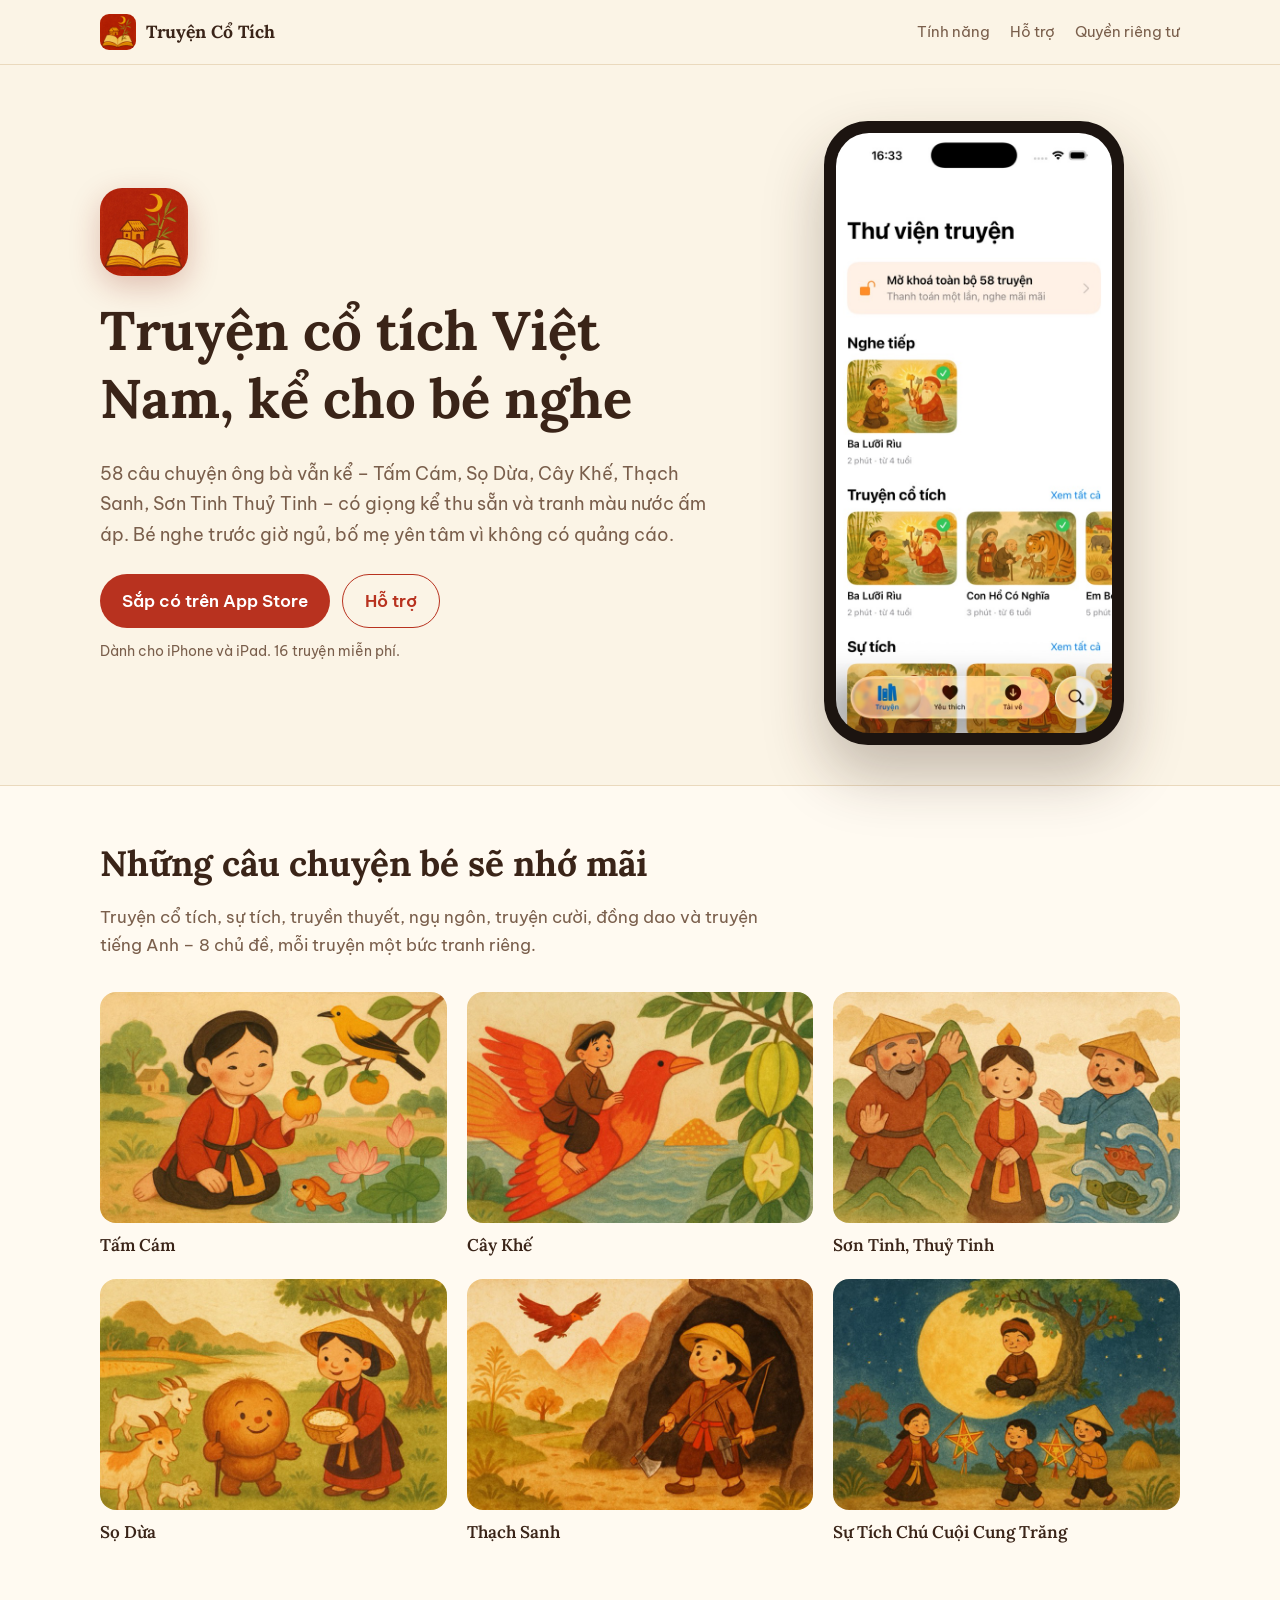
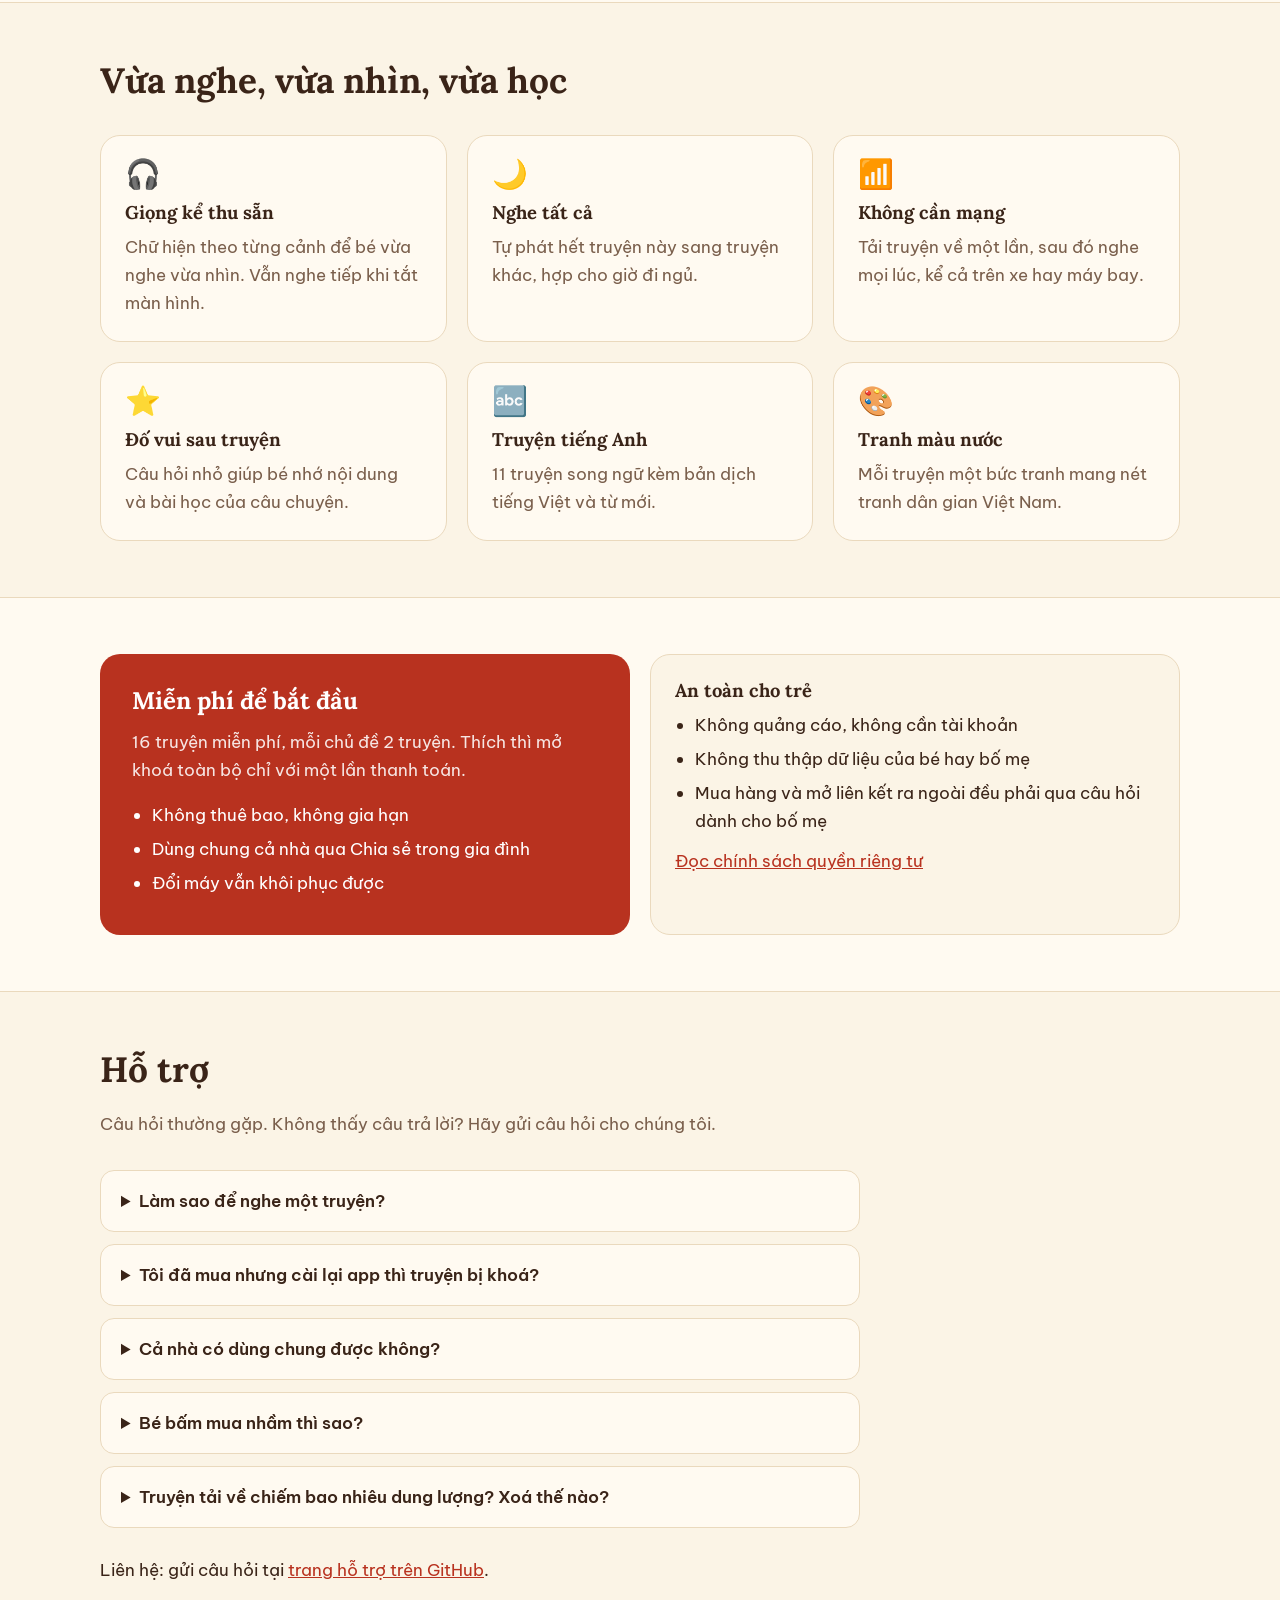
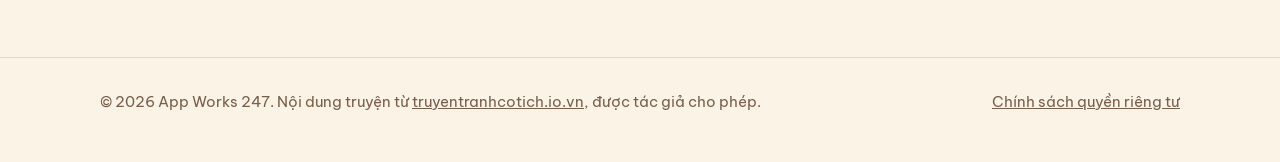
==== index.html @ bac841bc "Thêm trang giới thiệu và chính sách quyền riêng tư cho app Truyện Cổ Tích Co-Authored-By: Claude Opu" ====
<!doctype html>
<html lang="vi">
<head>
  <meta charset="utf-8">
  <meta name="viewport" content="width=device-width, initial-scale=1">
  <title>Truyện Cổ Tích Việt Nam – Nghe kể chuyện cho bé</title>
  <meta name="description" content="58 truyện cổ tích, sự tích, ngụ ngôn Việt Nam có giọng kể và tranh màu nước cho bé. Nghe không cần mạng, không quảng cáo.">
  <meta property="og:title" content="Truyện Cổ Tích Việt Nam">
  <meta property="og:description" content="58 truyện cổ tích có giọng kể và tranh màu nước cho bé. Không quảng cáo.">
  <meta property="og:image" content="assets/covers/cay-khe.jpg">
  <meta name="theme-color" content="#b8321f">
  <link rel="icon" href="assets/favicon.png">
  <link rel="apple-touch-icon" href="assets/apple-touch-icon.png">
  <link rel="preconnect" href="https://fonts.googleapis.com">
  <link rel="preconnect" href="https://fonts.gstatic.com" crossorigin>
  <link href="https://fonts.googleapis.com/css2?family=Be+Vietnam+Pro:wght@400;600&family=Lora:wght@600;700&display=swap" rel="stylesheet">
  <link rel="stylesheet" href="styles.css">
</head>
<body>
  <header class="site-header">
    <div class="wrap">
      <a class="brand" href="./"><img src="assets/apple-touch-icon.png" alt="">Truyện Cổ Tích</a>
      <nav class="site-nav">
        <a class="optional" href="#tinh-nang">Tính năng</a>
        <a href="#ho-tro">Hỗ trợ</a>
        <a href="privacy.html">Quyền riêng tư</a>
      </nav>
    </div>
  </header>

  <main>
    <section class="hero">
      <div class="wrap">
        <div>
          <img class="hero-icon" src="assets/icon-512.jpg" alt="Icon ứng dụng Truyện Cổ Tích">
          <h1>Truyện cổ tích Việt Nam, kể cho bé nghe</h1>
          <p class="lead">58 câu chuyện ông bà vẫn kể – Tấm Cám, Sọ Dừa, Cây Khế, Thạch Sanh, Sơn Tinh Thuỷ Tinh – có giọng kể thu sẵn và tranh màu nước ấm áp. Bé nghe trước giờ ngủ, bố mẹ yên tâm vì không có quảng cáo.</p>
          <div class="badges">
            <a class="btn" aria-disabled="true">Sắp có trên App Store</a>
            <a class="btn ghost" href="#ho-tro">Hỗ trợ</a>
          </div>
          <p class="note">Dành cho iPhone và iPad. 16 truyện miễn phí.</p>
        </div>
        <div class="phone">
          <img src="assets/screen-library.jpg" alt="Màn hình thư viện truyện trong ứng dụng" width="600" height="1304">
        </div>
      </div>
    </section>

    <section class="alt">
      <div class="wrap">
        <div class="section-head">
          <h2>Những câu chuyện bé sẽ nhớ mãi</h2>
          <p>Truyện cổ tích, sự tích, truyền thuyết, ngụ ngôn, truyện cười, đồng dao và truyện tiếng Anh – 8 chủ đề, mỗi truyện một bức tranh riêng.</p>
        </div>
        <div class="covers">
          <figure><img src="assets/covers/tam-cam.jpg" alt="" loading="lazy"><figcaption>Tấm Cám</figcaption></figure>
          <figure><img src="assets/covers/cay-khe.jpg" alt="" loading="lazy"><figcaption>Cây Khế</figcaption></figure>
          <figure><img src="assets/covers/son-tinh-thuy-tinh.jpg" alt="" loading="lazy"><figcaption>Sơn Tinh, Thuỷ Tinh</figcaption></figure>
          <figure><img src="assets/covers/so-dua.jpg" alt="" loading="lazy"><figcaption>Sọ Dừa</figcaption></figure>
          <figure><img src="assets/covers/thach-sanh.jpg" alt="" loading="lazy"><figcaption>Thạch Sanh</figcaption></figure>
          <figure><img src="assets/covers/su-tich-chu-cuoi-cung-trang.jpg" alt="" loading="lazy"><figcaption>Sự Tích Chú Cuội Cung Trăng</figcaption></figure>
        </div>
      </div>
    </section>

    <section id="tinh-nang">
      <div class="wrap">
        <div class="section-head">
          <h2>Vừa nghe, vừa nhìn, vừa học</h2>
        </div>
        <div class="features">
          <div class="card"><div class="icon">🎧</div><h3>Giọng kể thu sẵn</h3><p>Chữ hiện theo từng cảnh để bé vừa nghe vừa nhìn. Vẫn nghe tiếp khi tắt màn hình.</p></div>
          <div class="card"><div class="icon">🌙</div><h3>Nghe tất cả</h3><p>Tự phát hết truyện này sang truyện khác, hợp cho giờ đi ngủ.</p></div>
          <div class="card"><div class="icon">📶</div><h3>Không cần mạng</h3><p>Tải truyện về một lần, sau đó nghe mọi lúc, kể cả trên xe hay máy bay.</p></div>
          <div class="card"><div class="icon">⭐</div><h3>Đố vui sau truyện</h3><p>Câu hỏi nhỏ giúp bé nhớ nội dung và bài học của câu chuyện.</p></div>
          <div class="card"><div class="icon">🔤</div><h3>Truyện tiếng Anh</h3><p>11 truyện song ngữ kèm bản dịch tiếng Việt và từ mới.</p></div>
          <div class="card"><div class="icon">🎨</div><h3>Tranh màu nước</h3><p>Mỗi truyện một bức tranh mang nét tranh dân gian Việt Nam.</p></div>
        </div>
      </div>
    </section>

    <section class="alt">
      <div class="wrap split">
        <div class="price">
          <h3>Miễn phí để bắt đầu</h3>
          <p>16 truyện miễn phí, mỗi chủ đề 2 truyện. Thích thì mở khoá toàn bộ chỉ với một lần thanh toán.</p>
          <ul>
            <li>Không thuê bao, không gia hạn</li>
            <li>Dùng chung cả nhà qua Chia sẻ trong gia đình</li>
            <li>Đổi máy vẫn khôi phục được</li>
          </ul>
        </div>
        <div class="card">
          <h3>An toàn cho trẻ</h3>
          <ul>
            <li>Không quảng cáo, không cần tài khoản</li>
            <li>Không thu thập dữ liệu của bé hay bố mẹ</li>
            <li>Mua hàng và mở liên kết ra ngoài đều phải qua câu hỏi dành cho bố mẹ</li>
          </ul>
          <p style="margin-top:12px"><a href="privacy.html">Đọc chính sách quyền riêng tư</a></p>
        </div>
      </div>
    </section>

    <section id="ho-tro">
      <div class="wrap">
        <div class="section-head">
          <h2>Hỗ trợ</h2>
          <p>Câu hỏi thường gặp. Không thấy câu trả lời? Hãy gửi câu hỏi cho chúng tôi.</p>
        </div>
        <div class="faq">
          <details>
            <summary>Làm sao để nghe một truyện?</summary>
            <p>Mở truyện, bấm “Tải về để nghe”. Truyện tải xong là nghe được ngay, kể cả khi không có mạng.</p>
          </details>
          <details>
            <summary>Tôi đã mua nhưng cài lại app thì truyện bị khoá?</summary>
            <p>Mở màn “Mở khoá toàn bộ truyện” và bấm “Khôi phục giao dịch”. Hãy đăng nhập đúng tài khoản Apple đã dùng để mua.</p>
          </details>
          <details>
            <summary>Cả nhà có dùng chung được không?</summary>
            <p>Được. Nếu bạn đã bật Chia sẻ trong gia đình, các thành viên trong nhóm mở app và bấm “Khôi phục giao dịch” là dùng được.</p>
          </details>
          <details>
            <summary>Bé bấm mua nhầm thì sao?</summary>
            <p>Trước khi mua, app luôn hỏi một phép nhân viết bằng chữ dành cho bố mẹ. Nếu vẫn mua nhầm, bạn có thể yêu cầu hoàn tiền tại <a href="https://reportaproblem.apple.com">reportaproblem.apple.com</a>.</p>
          </details>
          <details>
            <summary>Truyện tải về chiếm bao nhiêu dung lượng? Xoá thế nào?</summary>
            <p>Dung lượng mỗi truyện hiện ngay trên nút tải. Các truyện đã tải nằm trong tab “Tải về”, vuốt để xoá khi cần giải phóng bộ nhớ.</p>
          </details>
        </div>
        <p class="contact">Liên hệ: gửi câu hỏi tại <a href="https://github.com/app-works-247/truyencotich/issues">trang hỗ trợ trên GitHub</a>.</p>
      </div>
    </section>
  </main>

  <footer class="site-footer">
    <div class="wrap">
      <span>© 2026 App Works 247. Nội dung truyện từ <a href="https://truyentranhcotich.io.vn">truyentranhcotich.io.vn</a>, được tác giả cho phép.</span>
      <a href="privacy.html">Chính sách quyền riêng tư</a>
    </div>
  </footer>
</body>
</html>
---- styles.css ----
:root {
  --bg: #fbf4e6;
  --surface: #fffaf1;
  --ink: #3a2418;
  --muted: #7a5f4c;
  --red: #b8321f;
  --red-deep: #8f2414;
  --gold: #e8a93a;
  --line: #ead9bd;
  --radius: 20px;
  --serif: "Lora", Georgia, serif;
  --sans: "Be Vietnam Pro", system-ui, -apple-system, sans-serif;
}

@media (prefers-color-scheme: dark) {
  :root {
    --bg: #1f1611;
    --surface: #2a1e17;
    --ink: #f6e9d6;
    --muted: #c4a98f;
    --red: #e0573f;
    --red-deep: #b8321f;
    --gold: #f0bb57;
    --line: #463427;
  }
}

* { box-sizing: border-box; }

html { scroll-behavior: smooth; }

body {
  margin: 0;
  background: var(--bg);
  color: var(--ink);
  font: 17px/1.65 var(--sans);
  -webkit-font-smoothing: antialiased;
}

img { max-width: 100%; height: auto; display: block; }

a { color: var(--red); }

h1, h2, h3 { font-family: var(--serif); line-height: 1.25; margin: 0 0 .5em; }
h1 { font-size: clamp(2.1rem, 5vw, 3.4rem); }
h2 { font-size: clamp(1.6rem, 3.4vw, 2.2rem); }
h3 { font-size: 1.15rem; }
p { margin: 0 0 1em; }

.wrap { width: min(1080px, 100% - 32px); margin-inline: auto; }

/* Header */
.site-header {
  position: sticky; top: 0; z-index: 10;
  background: color-mix(in srgb, var(--bg) 88%, transparent);
  backdrop-filter: blur(12px);
  border-bottom: 1px solid var(--line);
}
.site-header .wrap { display: flex; align-items: center; justify-content: space-between; gap: 16px; min-height: 64px; }
.brand { display: flex; align-items: center; gap: 10px; color: var(--ink); text-decoration: none; font-family: var(--serif); font-weight: 700; font-size: 1.1rem; }
.brand img { width: 36px; height: 36px; border-radius: 9px; }
.site-nav { display: flex; gap: 20px; font-size: .95rem; }
.site-nav a { color: var(--muted); text-decoration: none; }
.site-nav a:hover { color: var(--red); }

/* Hero */
.hero { padding: 56px 0 40px; }
.hero .wrap { display: grid; grid-template-columns: 1.2fr .8fr; gap: 48px; align-items: center; }
.hero .lead { font-size: 1.15rem; color: var(--muted); max-width: 34em; }
.hero-icon { width: 88px; height: 88px; border-radius: 22px; box-shadow: 0 10px 30px rgb(143 36 20 / .25); margin-bottom: 20px; }
.badges { display: flex; flex-wrap: wrap; gap: 12px; margin-top: 24px; }
.btn {
  display: inline-flex; align-items: center; gap: 8px;
  padding: 12px 22px; border-radius: 999px;
  background: var(--red); color: #fff; text-decoration: none; font-weight: 600;
}
.btn.ghost { background: transparent; color: var(--red); border: 1.5px solid var(--red); }
.btn[aria-disabled="true"] { cursor: default; }
.note { font-size: .9rem; color: var(--muted); margin-top: 12px; }

.phone {
  justify-self: center;
  width: min(300px, 80vw);
  padding: 12px;
  background: #1c1410;
  border-radius: 44px;
  box-shadow: 0 30px 60px rgb(58 36 24 / .28);
}
.phone img { border-radius: 33px; }

/* Sections */
section { padding: 56px 0; }
.section-head { max-width: 40em; margin-bottom: 32px; }
.section-head p { color: var(--muted); }
.alt { background: var(--surface); border-block: 1px solid var(--line); }

.covers { display: grid; grid-template-columns: repeat(3, 1fr); gap: 20px; }
.covers figure { margin: 0; }
.covers img { aspect-ratio: 3 / 2; object-fit: cover; border-radius: 16px; width: 100%; }
.covers figcaption { font-family: var(--serif); font-weight: 600; margin-top: 8px; }

.features { display: grid; grid-template-columns: repeat(3, 1fr); gap: 20px; }
.card {
  background: var(--surface);
  border: 1px solid var(--line);
  border-radius: var(--radius);
  padding: 24px;
}
.alt .card { background: var(--bg); }
.card .icon { font-size: 1.8rem; line-height: 1; margin-bottom: 12px; }
.card p { color: var(--muted); margin: 0; }

.split { display: grid; grid-template-columns: 1fr 1fr; gap: 20px; }
.price {
  background: var(--red); color: #fff;
  border-radius: var(--radius); padding: 32px;
}
.price h3 { font-size: 1.5rem; }
.price p { color: rgb(255 255 255 / .88); }
.price ul, .card ul { margin: 0; padding-left: 1.2em; }
.price li, .card li { margin-bottom: 6px; }

/* FAQ */
.faq { display: grid; gap: 12px; max-width: 760px; }
.faq details {
  background: var(--surface);
  border: 1px solid var(--line);
  border-radius: 14px;
  padding: 16px 20px;
}
.faq summary { cursor: pointer; font-weight: 600; }
.faq details p { margin: 12px 0 0; color: var(--muted); }
.contact { margin-top: 28px; font-size: 1.05rem; }

/* Prose pages */
.prose { max-width: 760px; padding: 48px 0 64px; }
.prose h2 { margin-top: 1.6em; font-size: 1.4rem; }
.prose .meta { color: var(--muted); }
.prose hr { border: 0; border-top: 1px solid var(--line); margin: 48px 0; }

/* Footer */
.site-footer { border-top: 1px solid var(--line); padding: 32px 0 48px; color: var(--muted); font-size: .92rem; }
.site-footer .wrap { display: flex; flex-wrap: wrap; justify-content: space-between; gap: 12px; }
.site-footer a { color: var(--muted); }

@media (max-width: 820px) {
  .hero .wrap, .split { grid-template-columns: 1fr; }
  .hero { padding-top: 32px; }
  .covers, .features { grid-template-columns: repeat(2, 1fr); }
  .site-nav .optional { display: none; }
}

@media (max-width: 520px) {
  .covers, .features { grid-template-columns: 1fr; }
  .site-nav { gap: 14px; font-size: .9rem; }
}
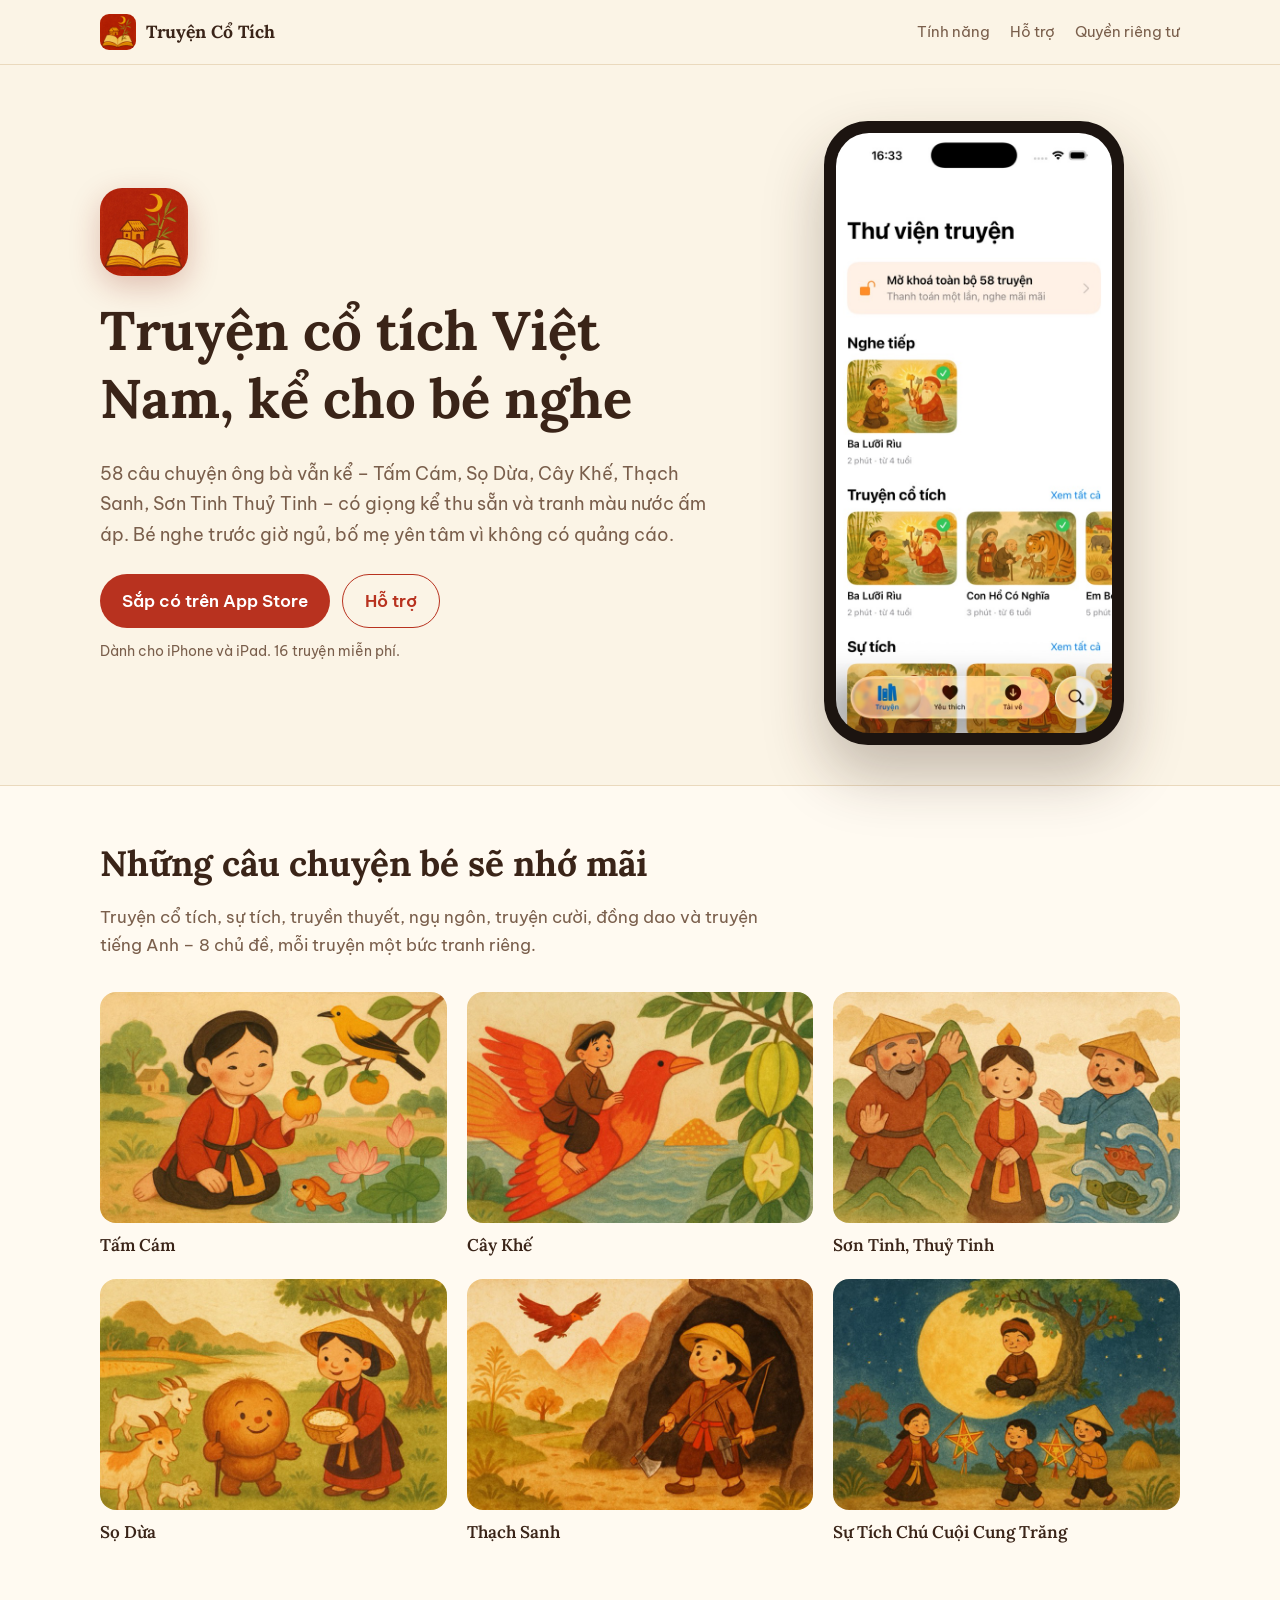
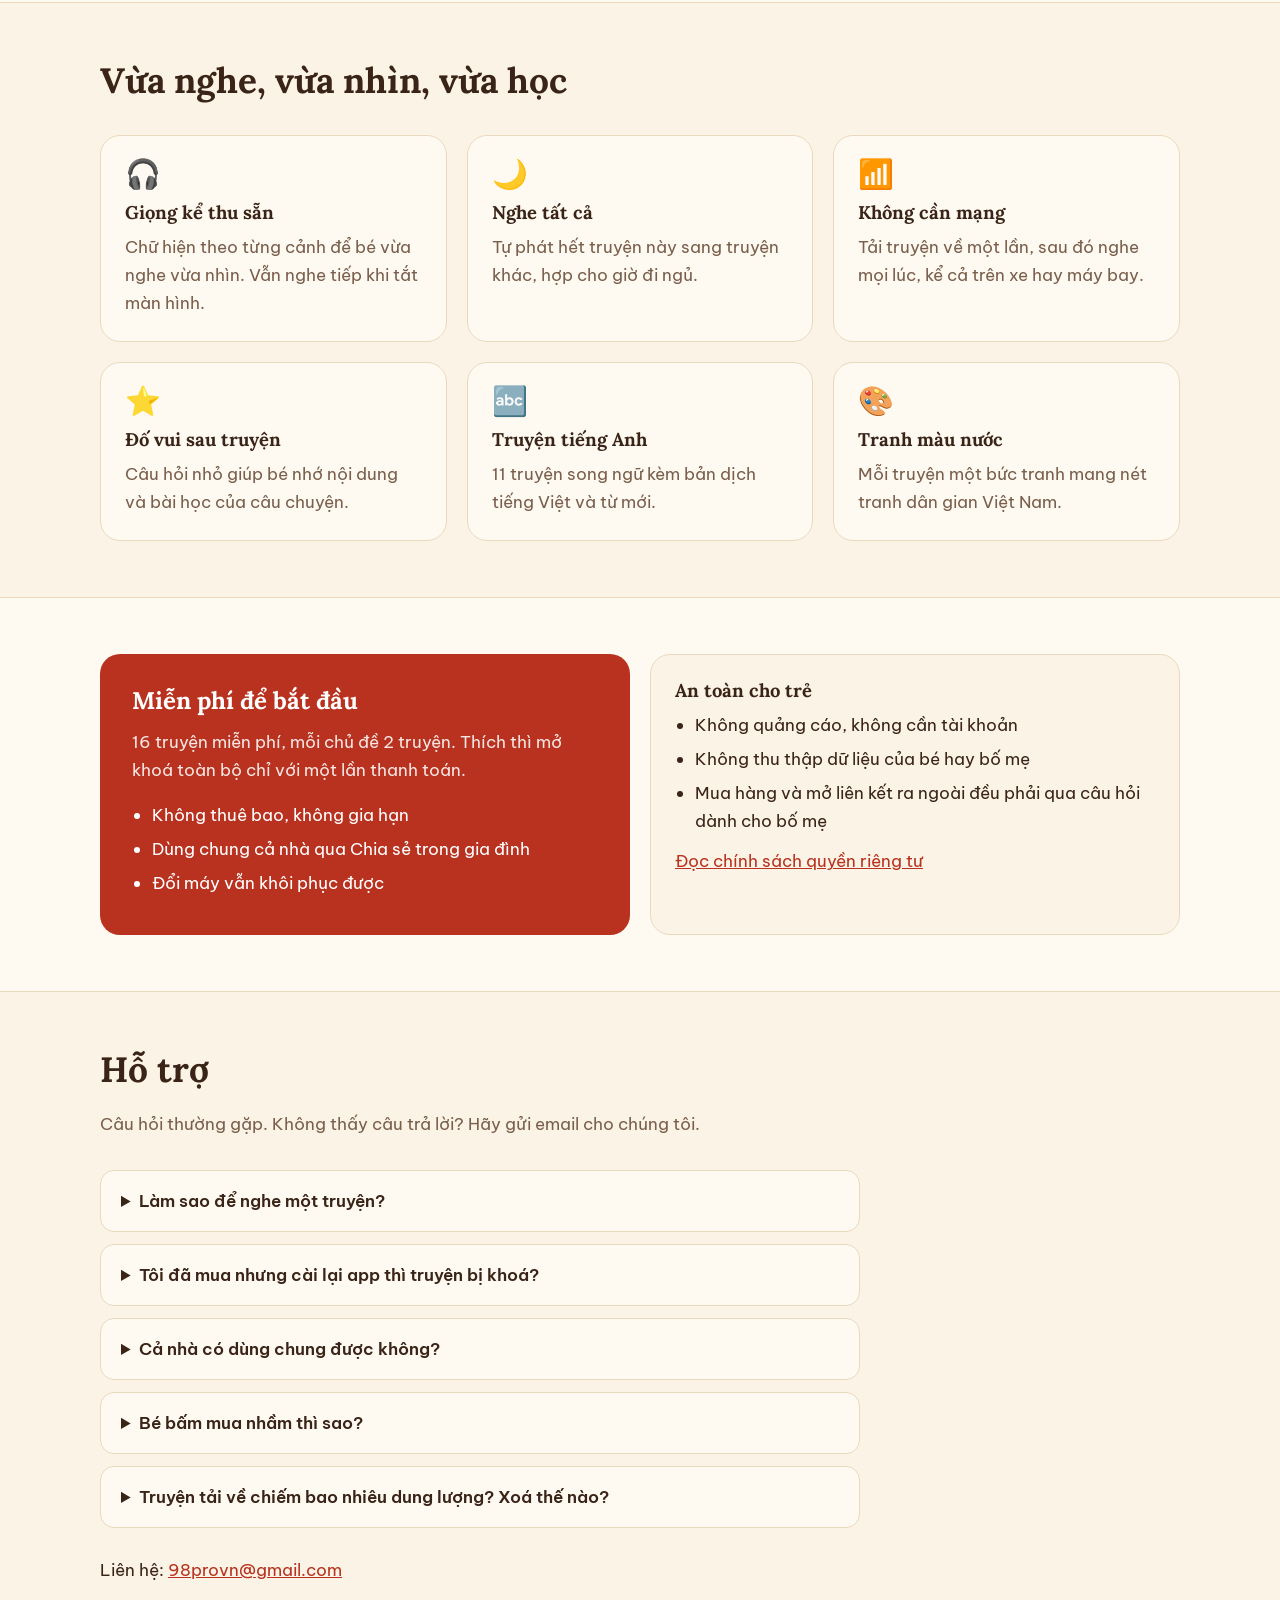
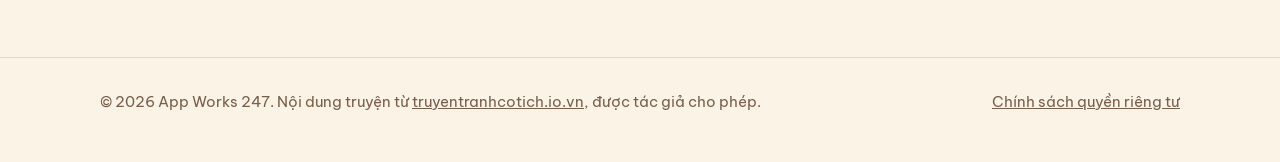
==== commit 1a331136: "Thêm email liên hệ 98provn@gmail.com vào trang hỗ trợ và chính sách Co-Authored-By: Claude Opus 5.5 " ====
--- a/index.html
+++ b/index.html
@@ -107,7 +107,7 @@
       <div class="wrap">
         <div class="section-head">
           <h2>Hỗ trợ</h2>
-          <p>Câu hỏi thường gặp. Không thấy câu trả lời? Hãy gửi câu hỏi cho chúng tôi.</p>
+          <p>Câu hỏi thường gặp. Không thấy câu trả lời? Hãy gửi email cho chúng tôi.</p>
         </div>
         <div class="faq">
           <details>
@@ -131,7 +131,7 @@
             <p>Dung lượng mỗi truyện hiện ngay trên nút tải. Các truyện đã tải nằm trong tab “Tải về”, vuốt để xoá khi cần giải phóng bộ nhớ.</p>
           </details>
         </div>
-        <p class="contact">Liên hệ: gửi câu hỏi tại <a href="https://github.com/app-works-247/truyencotich/issues">trang hỗ trợ trên GitHub</a>.</p>
+        <p class="contact">Liên hệ: <a href="mailto:98provn@gmail.com">98provn@gmail.com</a></p>
       </div>
     </section>
   </main>
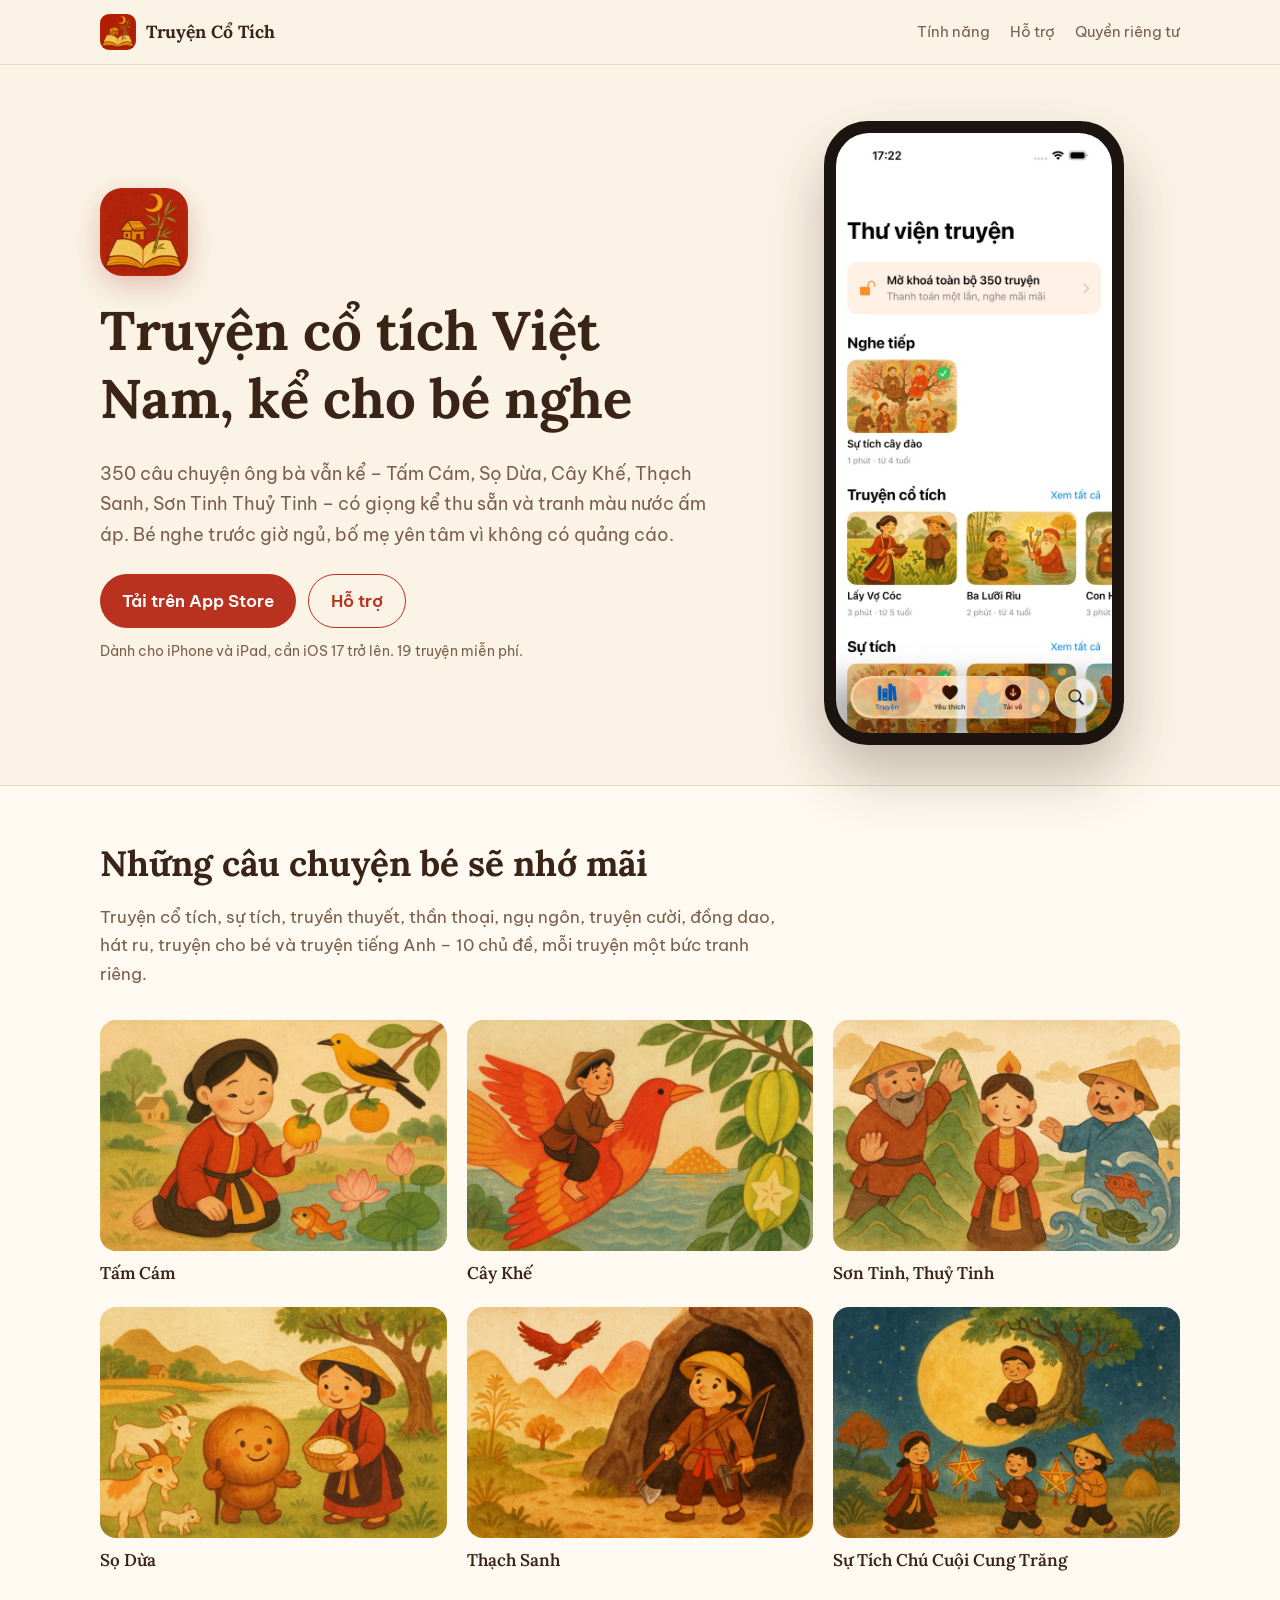
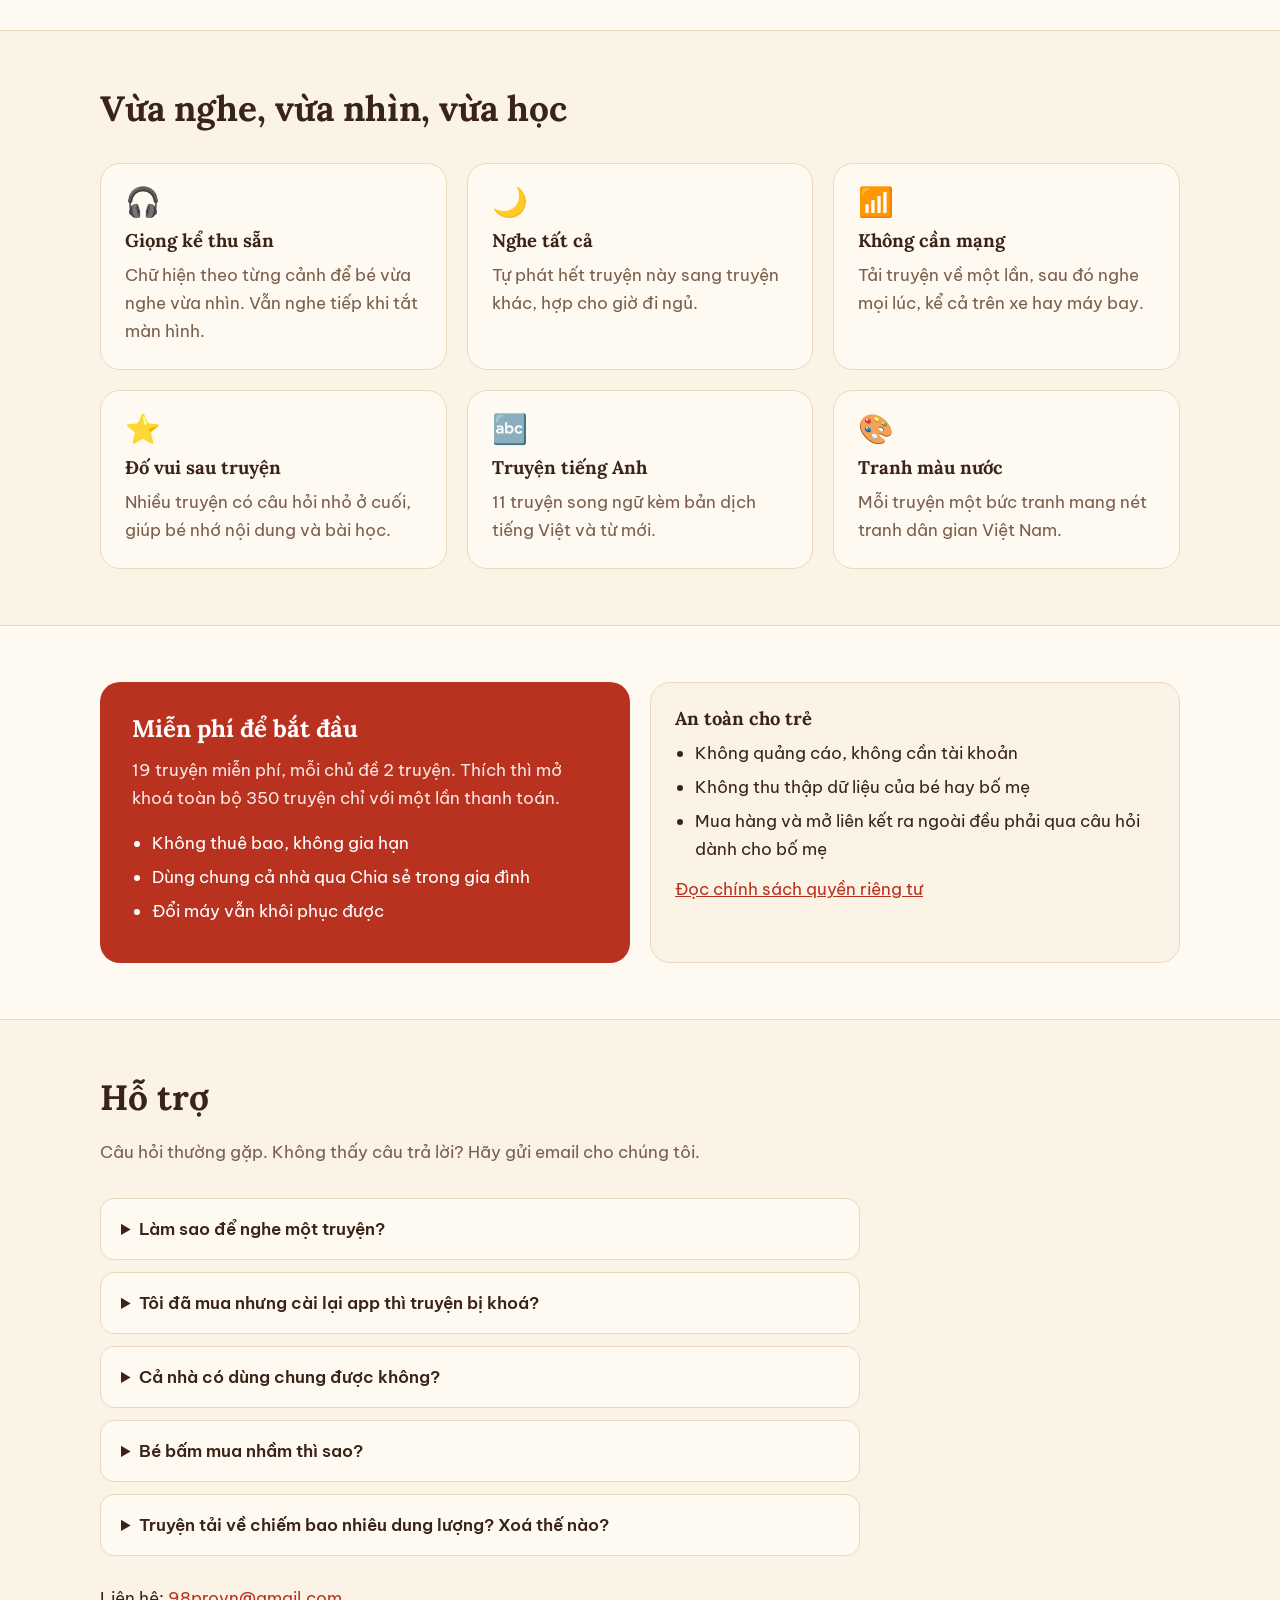
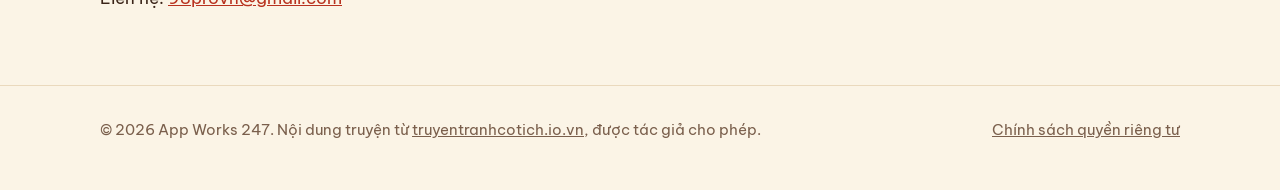
==== commit da755a02: "Cập nhật trang giới thiệu theo hiện trạng app đã lên App Store - Nút hero trỏ thẳng tới App Store th" ====
--- a/index.html
+++ b/index.html
@@ -4,10 +4,12 @@
   <meta charset="utf-8">
   <meta name="viewport" content="width=device-width, initial-scale=1">
   <title>Truyện Cổ Tích Việt Nam – Nghe kể chuyện cho bé</title>
-  <meta name="description" content="58 truyện cổ tích, sự tích, ngụ ngôn Việt Nam có giọng kể và tranh màu nước cho bé. Nghe không cần mạng, không quảng cáo.">
+  <meta name="description" content="350 truyện cổ tích, sự tích, ngụ ngôn Việt Nam có giọng kể và tranh màu nước cho bé. Nghe không cần mạng, không quảng cáo.">
   <meta property="og:title" content="Truyện Cổ Tích Việt Nam">
-  <meta property="og:description" content="58 truyện cổ tích có giọng kể và tranh màu nước cho bé. Không quảng cáo.">
-  <meta property="og:image" content="assets/covers/cay-khe.jpg">
+  <meta property="og:description" content="350 truyện cổ tích có giọng kể và tranh màu nước cho bé. Không quảng cáo.">
+  <meta property="og:image" content="https://truyencotichvn.app/assets/covers/cay-khe.jpg">
+  <meta property="og:url" content="https://truyencotichvn.app/">
+  <meta property="og:type" content="website">
   <meta name="theme-color" content="#b8321f">
   <link rel="icon" href="assets/favicon.png">
   <link rel="apple-touch-icon" href="assets/apple-touch-icon.png">
@@ -34,12 +36,12 @@
         <div>
           <img class="hero-icon" src="assets/icon-512.jpg" alt="Icon ứng dụng Truyện Cổ Tích">
           <h1>Truyện cổ tích Việt Nam, kể cho bé nghe</h1>
-          <p class="lead">58 câu chuyện ông bà vẫn kể – Tấm Cám, Sọ Dừa, Cây Khế, Thạch Sanh, Sơn Tinh Thuỷ Tinh – có giọng kể thu sẵn và tranh màu nước ấm áp. Bé nghe trước giờ ngủ, bố mẹ yên tâm vì không có quảng cáo.</p>
+          <p class="lead">350 câu chuyện ông bà vẫn kể – Tấm Cám, Sọ Dừa, Cây Khế, Thạch Sanh, Sơn Tinh Thuỷ Tinh – có giọng kể thu sẵn và tranh màu nước ấm áp. Bé nghe trước giờ ngủ, bố mẹ yên tâm vì không có quảng cáo.</p>
           <div class="badges">
-            <a class="btn" aria-disabled="true">Sắp có trên App Store</a>
+            <a class="btn" href="https://apps.apple.com/vn/app/id6820407007">Tải trên App Store</a>
             <a class="btn ghost" href="#ho-tro">Hỗ trợ</a>
           </div>
-          <p class="note">Dành cho iPhone và iPad. 16 truyện miễn phí.</p>
+          <p class="note">Dành cho iPhone và iPad, cần iOS 17 trở lên. 19 truyện miễn phí.</p>
         </div>
         <div class="phone">
           <img src="assets/screen-library.jpg" alt="Màn hình thư viện truyện trong ứng dụng" width="600" height="1304">
@@ -51,7 +53,7 @@
       <div class="wrap">
         <div class="section-head">
           <h2>Những câu chuyện bé sẽ nhớ mãi</h2>
-          <p>Truyện cổ tích, sự tích, truyền thuyết, ngụ ngôn, truyện cười, đồng dao và truyện tiếng Anh – 8 chủ đề, mỗi truyện một bức tranh riêng.</p>
+          <p>Truyện cổ tích, sự tích, truyền thuyết, thần thoại, ngụ ngôn, truyện cười, đồng dao, hát ru, truyện cho bé và truyện tiếng Anh – 10 chủ đề, mỗi truyện một bức tranh riêng.</p>
         </div>
         <div class="covers">
           <figure><img src="assets/covers/tam-cam.jpg" alt="" loading="lazy"><figcaption>Tấm Cám</figcaption></figure>
@@ -73,7 +75,7 @@
           <div class="card"><div class="icon">🎧</div><h3>Giọng kể thu sẵn</h3><p>Chữ hiện theo từng cảnh để bé vừa nghe vừa nhìn. Vẫn nghe tiếp khi tắt màn hình.</p></div>
           <div class="card"><div class="icon">🌙</div><h3>Nghe tất cả</h3><p>Tự phát hết truyện này sang truyện khác, hợp cho giờ đi ngủ.</p></div>
           <div class="card"><div class="icon">📶</div><h3>Không cần mạng</h3><p>Tải truyện về một lần, sau đó nghe mọi lúc, kể cả trên xe hay máy bay.</p></div>
-          <div class="card"><div class="icon">⭐</div><h3>Đố vui sau truyện</h3><p>Câu hỏi nhỏ giúp bé nhớ nội dung và bài học của câu chuyện.</p></div>
+          <div class="card"><div class="icon">⭐</div><h3>Đố vui sau truyện</h3><p>Nhiều truyện có câu hỏi nhỏ ở cuối, giúp bé nhớ nội dung và bài học.</p></div>
           <div class="card"><div class="icon">🔤</div><h3>Truyện tiếng Anh</h3><p>11 truyện song ngữ kèm bản dịch tiếng Việt và từ mới.</p></div>
           <div class="card"><div class="icon">🎨</div><h3>Tranh màu nước</h3><p>Mỗi truyện một bức tranh mang nét tranh dân gian Việt Nam.</p></div>
         </div>
@@ -84,7 +86,7 @@
       <div class="wrap split">
         <div class="price">
           <h3>Miễn phí để bắt đầu</h3>
-          <p>16 truyện miễn phí, mỗi chủ đề 2 truyện. Thích thì mở khoá toàn bộ chỉ với một lần thanh toán.</p>
+          <p>19 truyện miễn phí, mỗi chủ đề 2 truyện. Thích thì mở khoá toàn bộ 350 truyện chỉ với một lần thanh toán.</p>
           <ul>
             <li>Không thuê bao, không gia hạn</li>
             <li>Dùng chung cả nhà qua Chia sẻ trong gia đình</li>
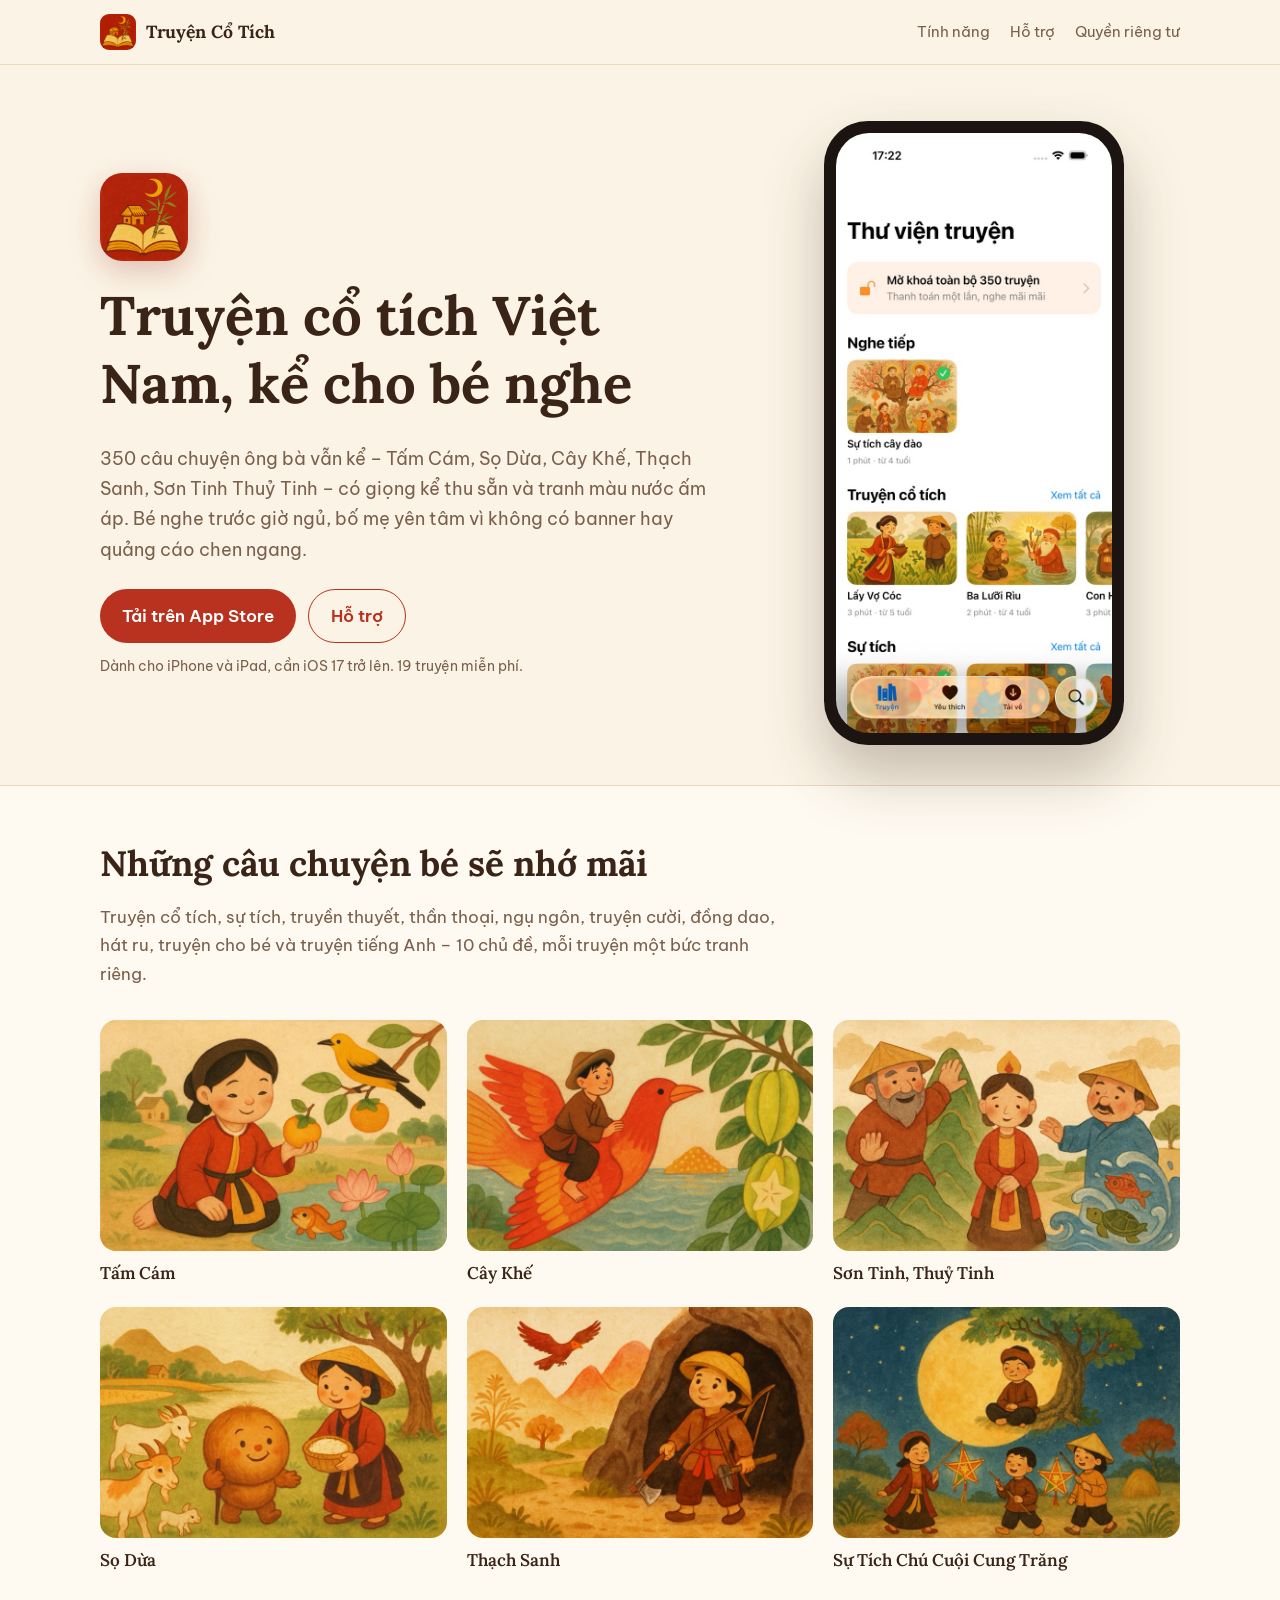
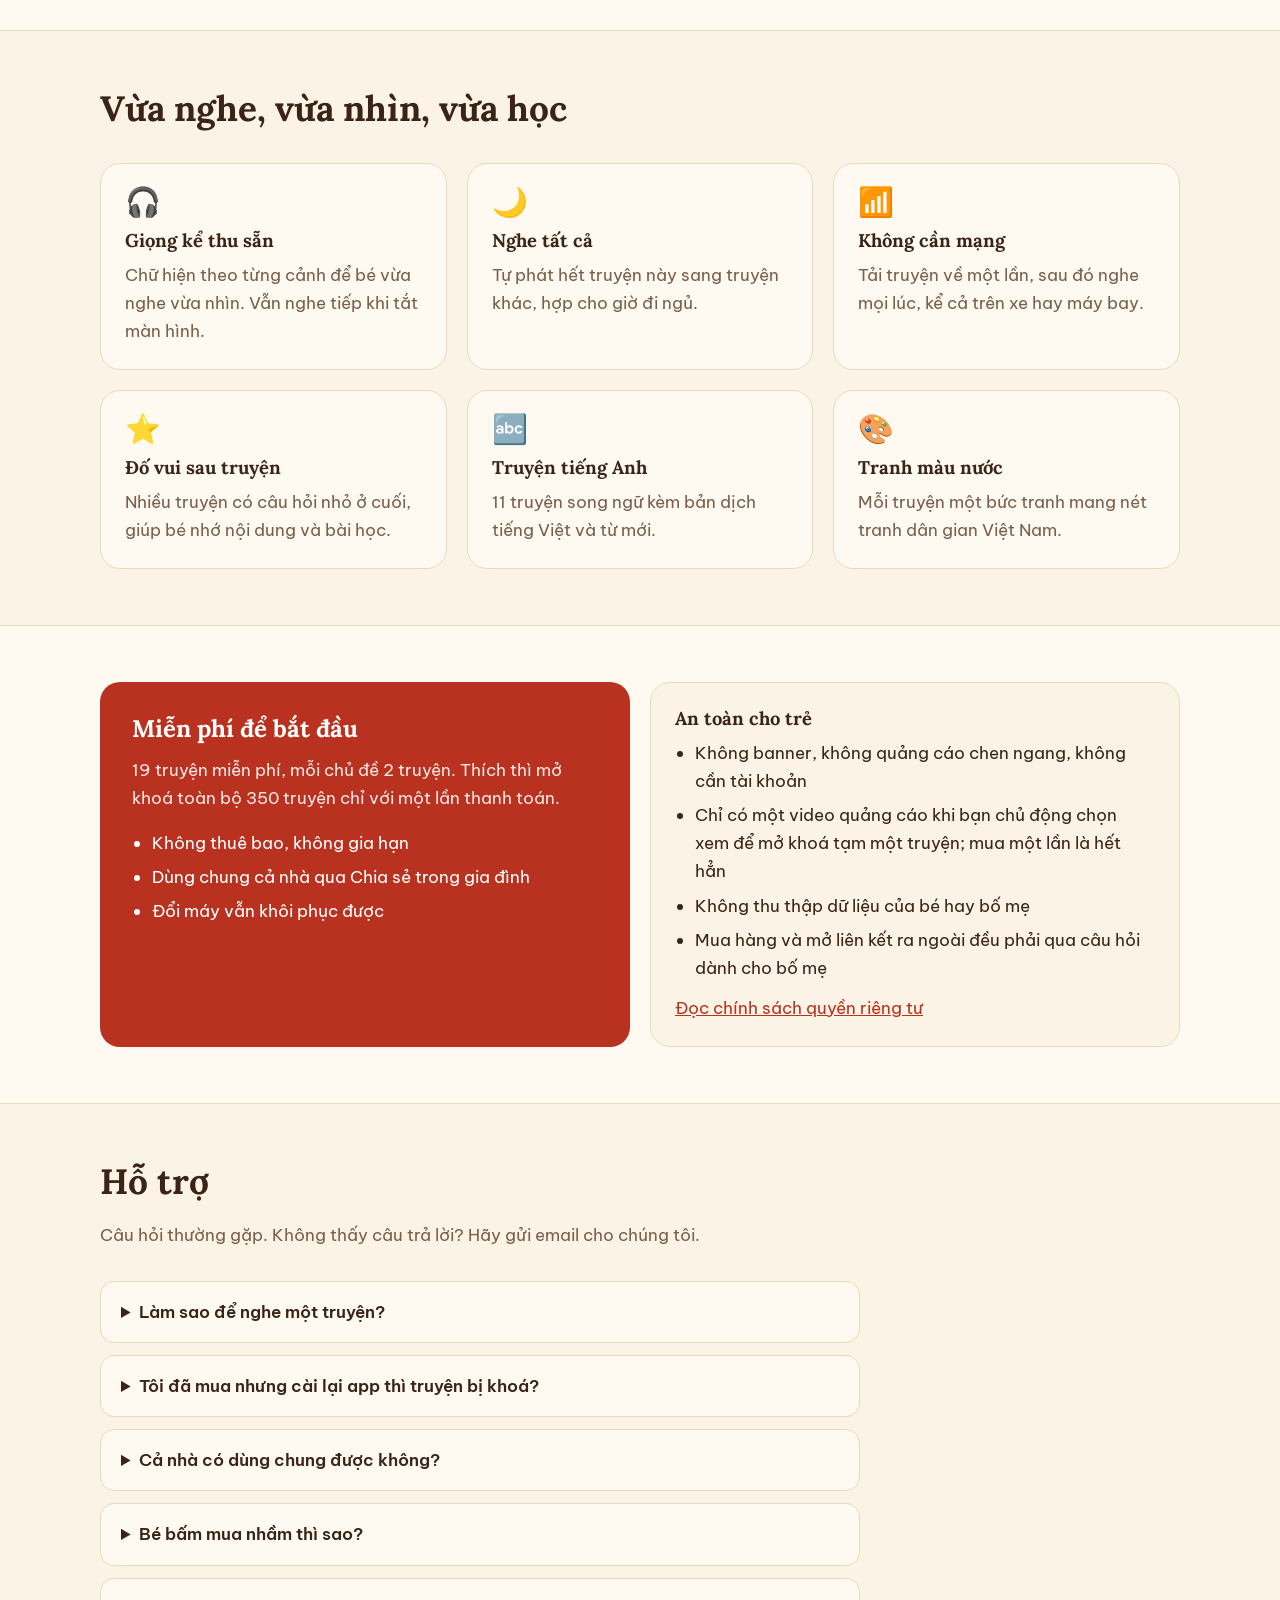
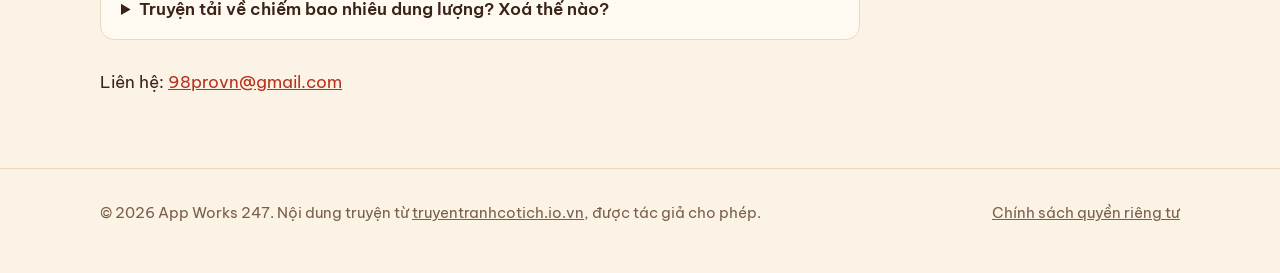
==== commit 82b8bd4a: "Thêm app-ads.txt và nói đúng về quảng cáo trong app App dùng quảng cáo video nhận thưởng của AdMob (" ====
--- a/index.html
+++ b/index.html
@@ -4,9 +4,9 @@
   <meta charset="utf-8">
   <meta name="viewport" content="width=device-width, initial-scale=1">
   <title>Truyện Cổ Tích Việt Nam – Nghe kể chuyện cho bé</title>
-  <meta name="description" content="350 truyện cổ tích, sự tích, ngụ ngôn Việt Nam có giọng kể và tranh màu nước cho bé. Nghe không cần mạng, không quảng cáo.">
+  <meta name="description" content="350 truyện cổ tích, sự tích, ngụ ngôn Việt Nam có giọng kể và tranh màu nước cho bé. Nghe không cần mạng, không banner, không quảng cáo chen ngang.">
   <meta property="og:title" content="Truyện Cổ Tích Việt Nam">
-  <meta property="og:description" content="350 truyện cổ tích có giọng kể và tranh màu nước cho bé. Không quảng cáo.">
+  <meta property="og:description" content="350 truyện cổ tích có giọng kể và tranh màu nước cho bé. Không banner, không quảng cáo chen ngang.">
   <meta property="og:image" content="https://truyencotichvn.app/assets/covers/cay-khe.jpg">
   <meta property="og:url" content="https://truyencotichvn.app/">
   <meta property="og:type" content="website">
@@ -36,7 +36,7 @@
         <div>
           <img class="hero-icon" src="assets/icon-512.jpg" alt="Icon ứng dụng Truyện Cổ Tích">
           <h1>Truyện cổ tích Việt Nam, kể cho bé nghe</h1>
-          <p class="lead">350 câu chuyện ông bà vẫn kể – Tấm Cám, Sọ Dừa, Cây Khế, Thạch Sanh, Sơn Tinh Thuỷ Tinh – có giọng kể thu sẵn và tranh màu nước ấm áp. Bé nghe trước giờ ngủ, bố mẹ yên tâm vì không có quảng cáo.</p>
+          <p class="lead">350 câu chuyện ông bà vẫn kể – Tấm Cám, Sọ Dừa, Cây Khế, Thạch Sanh, Sơn Tinh Thuỷ Tinh – có giọng kể thu sẵn và tranh màu nước ấm áp. Bé nghe trước giờ ngủ, bố mẹ yên tâm vì không có banner hay quảng cáo chen ngang.</p>
           <div class="badges">
             <a class="btn" href="https://apps.apple.com/vn/app/id6820407007">Tải trên App Store</a>
             <a class="btn ghost" href="#ho-tro">Hỗ trợ</a>
@@ -96,7 +96,8 @@
         <div class="card">
           <h3>An toàn cho trẻ</h3>
           <ul>
-            <li>Không quảng cáo, không cần tài khoản</li>
+            <li>Không banner, không quảng cáo chen ngang, không cần tài khoản</li>
+            <li>Chỉ có một video quảng cáo khi bạn chủ động chọn xem để mở khoá tạm một truyện; mua một lần là hết hẳn</li>
             <li>Không thu thập dữ liệu của bé hay bố mẹ</li>
             <li>Mua hàng và mở liên kết ra ngoài đều phải qua câu hỏi dành cho bố mẹ</li>
           </ul>
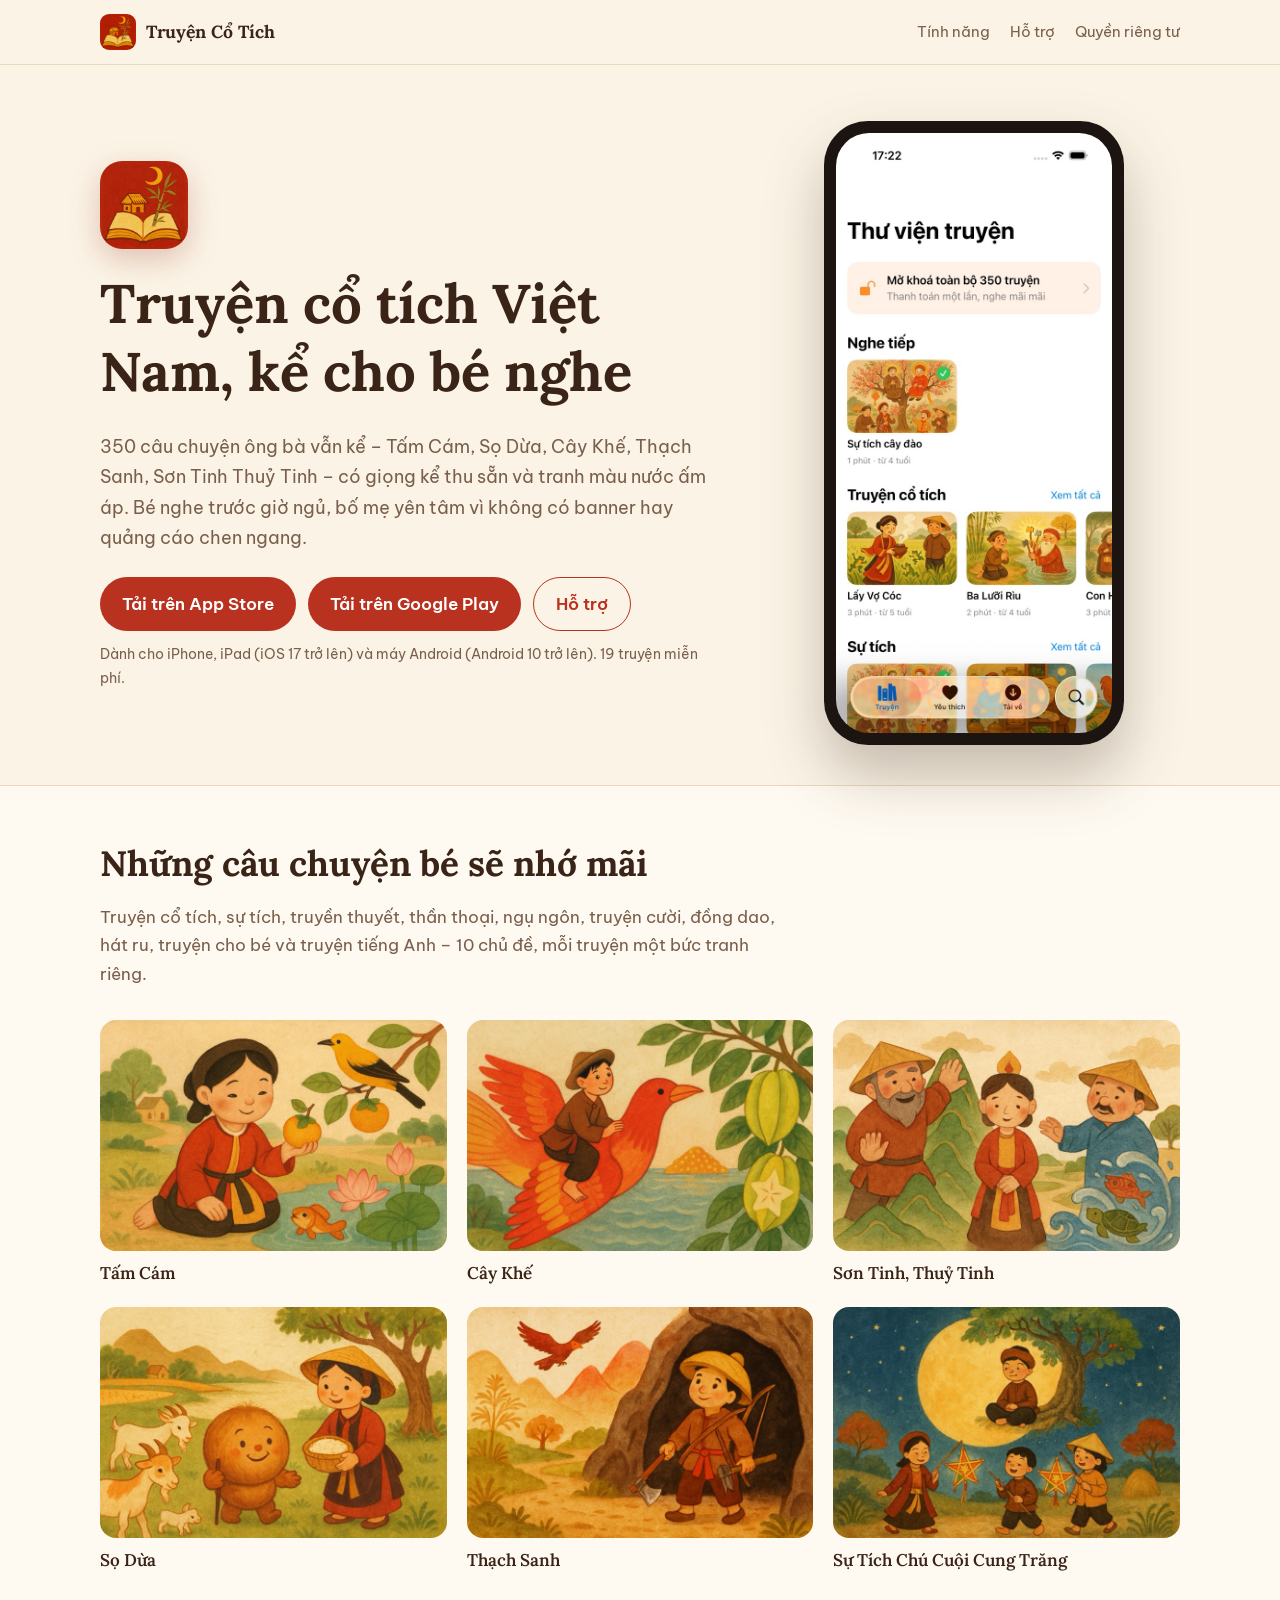
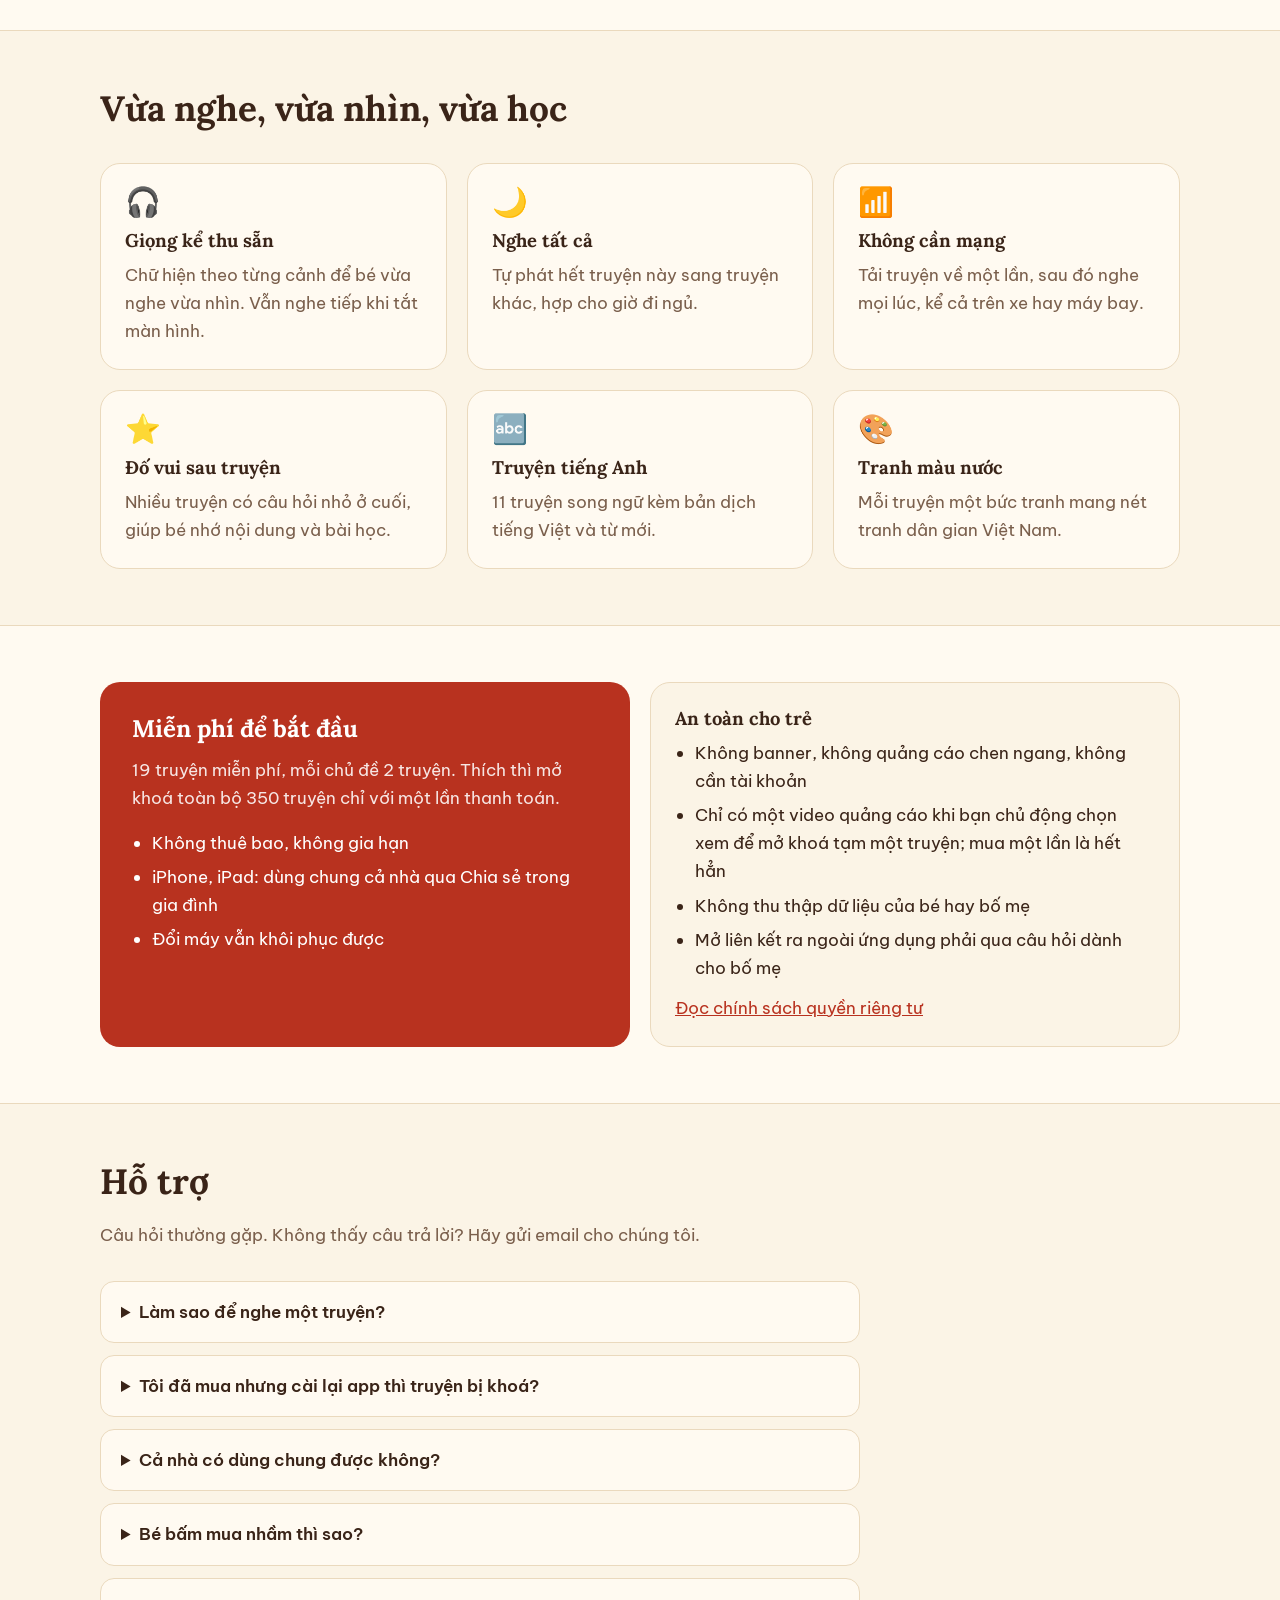
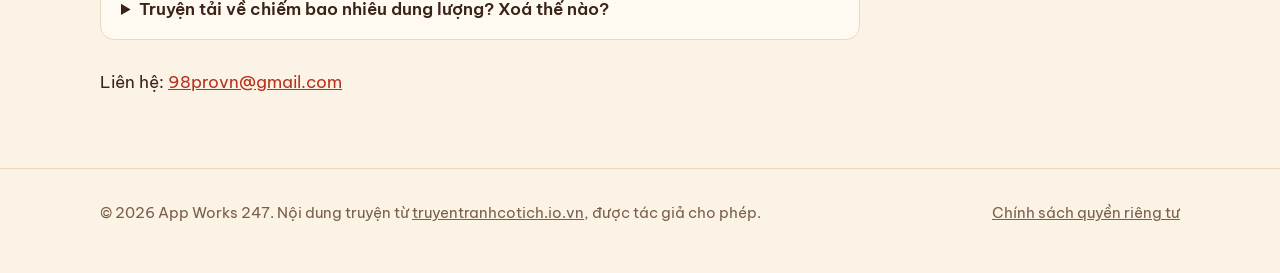
==== commit cdba2ac4: "Thêm Google Play: app Android đã lên cửa hàng - Nút "Tải trên Google Play" ở đầu trang, ghi rõ hỗ tr" ====
--- a/index.html
+++ b/index.html
@@ -4,7 +4,7 @@
   <meta charset="utf-8">
   <meta name="viewport" content="width=device-width, initial-scale=1">
   <title>Truyện Cổ Tích Việt Nam – Nghe kể chuyện cho bé</title>
-  <meta name="description" content="350 truyện cổ tích, sự tích, ngụ ngôn Việt Nam có giọng kể và tranh màu nước cho bé. Nghe không cần mạng, không banner, không quảng cáo chen ngang.">
+  <meta name="description" content="350 truyện cổ tích, sự tích, ngụ ngôn Việt Nam có giọng kể và tranh màu nước cho bé. Có trên iPhone, iPad và Android. Nghe không cần mạng, không banner, không quảng cáo chen ngang.">
   <meta property="og:title" content="Truyện Cổ Tích Việt Nam">
   <meta property="og:description" content="350 truyện cổ tích có giọng kể và tranh màu nước cho bé. Không banner, không quảng cáo chen ngang.">
   <meta property="og:image" content="https://truyencotichvn.app/assets/covers/cay-khe.jpg">
@@ -39,9 +39,10 @@
           <p class="lead">350 câu chuyện ông bà vẫn kể – Tấm Cám, Sọ Dừa, Cây Khế, Thạch Sanh, Sơn Tinh Thuỷ Tinh – có giọng kể thu sẵn và tranh màu nước ấm áp. Bé nghe trước giờ ngủ, bố mẹ yên tâm vì không có banner hay quảng cáo chen ngang.</p>
           <div class="badges">
             <a class="btn" href="https://apps.apple.com/vn/app/id6820407007">Tải trên App Store</a>
+            <a class="btn" href="https://play.google.com/store/apps/details?id=appworks247.truyencotichvn">Tải trên Google Play</a>
             <a class="btn ghost" href="#ho-tro">Hỗ trợ</a>
           </div>
-          <p class="note">Dành cho iPhone và iPad, cần iOS 17 trở lên. 19 truyện miễn phí.</p>
+          <p class="note">Dành cho iPhone, iPad (iOS 17 trở lên) và máy Android (Android 10 trở lên). 19 truyện miễn phí.</p>
         </div>
         <div class="phone">
           <img src="assets/screen-library.jpg" alt="Màn hình thư viện truyện trong ứng dụng" width="600" height="1304">
@@ -89,7 +90,7 @@
           <p>19 truyện miễn phí, mỗi chủ đề 2 truyện. Thích thì mở khoá toàn bộ 350 truyện chỉ với một lần thanh toán.</p>
           <ul>
             <li>Không thuê bao, không gia hạn</li>
-            <li>Dùng chung cả nhà qua Chia sẻ trong gia đình</li>
+            <li>iPhone, iPad: dùng chung cả nhà qua Chia sẻ trong gia đình</li>
             <li>Đổi máy vẫn khôi phục được</li>
           </ul>
         </div>
@@ -99,7 +100,7 @@
             <li>Không banner, không quảng cáo chen ngang, không cần tài khoản</li>
             <li>Chỉ có một video quảng cáo khi bạn chủ động chọn xem để mở khoá tạm một truyện; mua một lần là hết hẳn</li>
             <li>Không thu thập dữ liệu của bé hay bố mẹ</li>
-            <li>Mua hàng và mở liên kết ra ngoài đều phải qua câu hỏi dành cho bố mẹ</li>
+            <li>Mở liên kết ra ngoài ứng dụng phải qua câu hỏi dành cho bố mẹ</li>
           </ul>
           <p style="margin-top:12px"><a href="privacy.html">Đọc chính sách quyền riêng tư</a></p>
         </div>
@@ -119,19 +120,20 @@
           </details>
           <details>
             <summary>Tôi đã mua nhưng cài lại app thì truyện bị khoá?</summary>
-            <p>Mở màn “Mở khoá toàn bộ truyện” và bấm “Khôi phục giao dịch”. Hãy đăng nhập đúng tài khoản Apple đã dùng để mua.</p>
+            <p>Mở màn “Mở khoá toàn bộ truyện” rồi bấm “Khôi phục giao dịch” (trên Android là “Đã mua rồi? Khôi phục”). Hãy đăng nhập đúng tài khoản Apple hoặc tài khoản Google đã dùng để mua.</p>
           </details>
           <details>
             <summary>Cả nhà có dùng chung được không?</summary>
-            <p>Được. Nếu bạn đã bật Chia sẻ trong gia đình, các thành viên trong nhóm mở app và bấm “Khôi phục giao dịch” là dùng được.</p>
+            <p>Trên iPhone, iPad: được. Nếu bạn đã bật Chia sẻ trong gia đình, các thành viên trong nhóm mở app và bấm “Khôi phục giao dịch” là dùng được. Trên Android, gói mở khoá gắn với tài khoản Google đã mua, nên mọi máy Android đăng nhập tài khoản đó đều dùng được.</p>
           </details>
           <details>
             <summary>Bé bấm mua nhầm thì sao?</summary>
-            <p>Trước khi mua, app luôn hỏi một phép nhân viết bằng chữ dành cho bố mẹ. Nếu vẫn mua nhầm, bạn có thể yêu cầu hoàn tiền tại <a href="https://reportaproblem.apple.com">reportaproblem.apple.com</a>.</p>
+            <p>Mọi giao dịch đều phải qua xác nhận của App Store bằng Face ID, Touch ID hoặc mật khẩu Apple, nên bé không tự mua được. Bạn cũng có thể bật “Hỏi để mua” trong Chia sẻ trong gia đình để mọi giao dịch của bé cần bố mẹ duyệt. Nếu vẫn mua nhầm, bạn có thể yêu cầu hoàn tiền tại <a href="https://reportaproblem.apple.com">reportaproblem.apple.com</a>.</p>
+            <p>Trên Android, giao dịch do Google Play xử lý. Bạn nên bật “Yêu cầu xác thực khi mua hàng” trong phần Cài đặt của ứng dụng Google Play để mọi lần mua đều cần mật khẩu hoặc vân tay. Nếu mua nhầm, xem cách yêu cầu hoàn tiền tại <a href="https://support.google.com/googleplay/answer/2479637?hl=vi">trang hỗ trợ của Google Play</a>.</p>
           </details>
           <details>
             <summary>Truyện tải về chiếm bao nhiêu dung lượng? Xoá thế nào?</summary>
-            <p>Dung lượng mỗi truyện hiện ngay trên nút tải. Các truyện đã tải nằm trong tab “Tải về”, vuốt để xoá khi cần giải phóng bộ nhớ.</p>
+            <p>Dung lượng mỗi truyện hiện ngay trên nút tải. Các truyện đã tải nằm trong tab “Tải về”, vuốt sang trái để xoá khi cần giải phóng bộ nhớ (trên Android cũng có thể bấm nút ⋮ bên cạnh truyện).</p>
           </details>
         </div>
         <p class="contact">Liên hệ: <a href="mailto:98provn@gmail.com">98provn@gmail.com</a></p>
